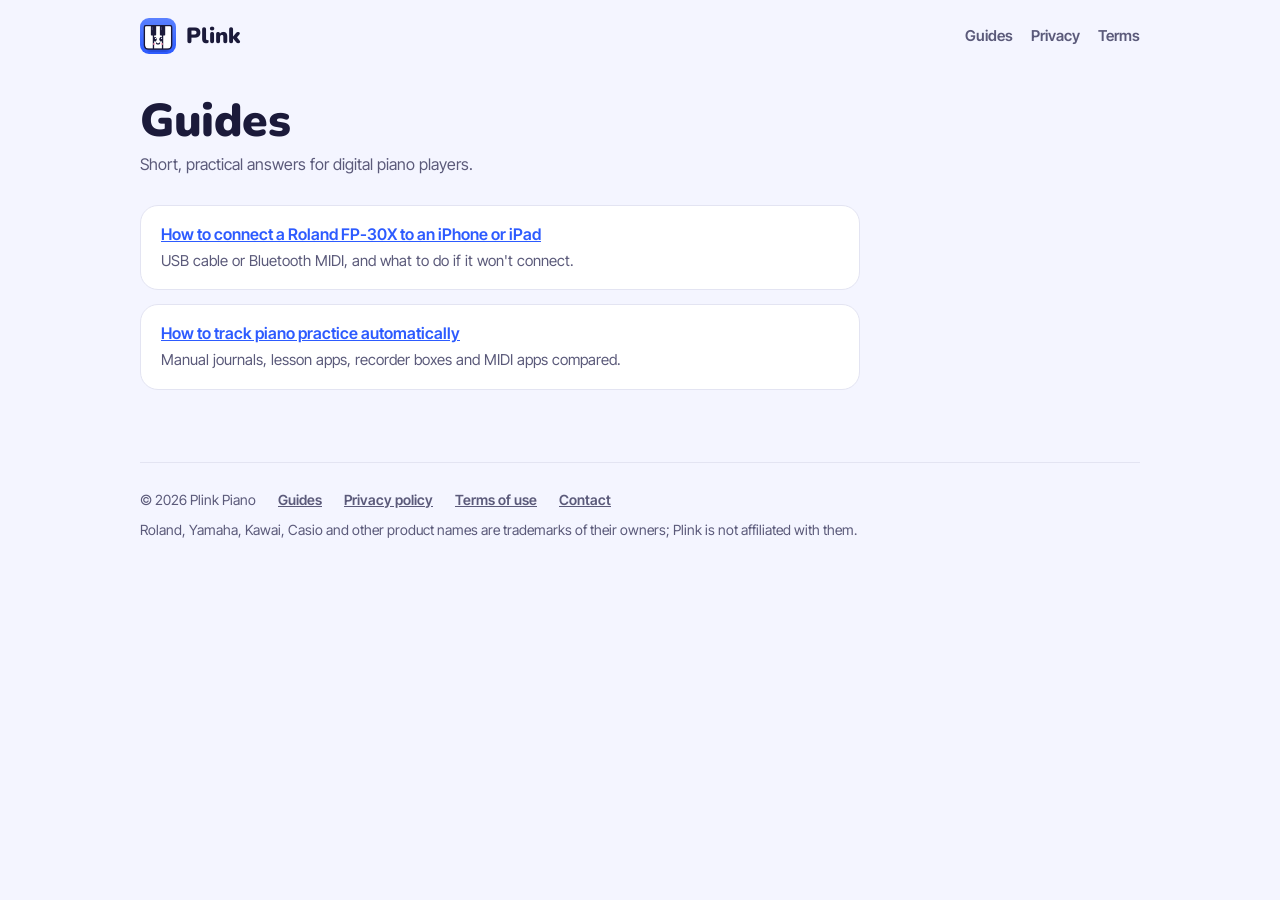
==== guides/index.html @ fa16b300 "Guides for search and AI assistants: FP-30X connection and automatic practice tracking; canonical UR" ====
<!doctype html>
<html lang="en">
<head>
<meta charset="utf-8">
<meta name="viewport" content="width=device-width, initial-scale=1">
<title>Guides · Plink</title>
<meta name="description" content="Short, practical guides for digital piano players: connecting your piano to an iPhone or iPad, and tracking practice automatically.">
<link rel="canonical" href="https://kiracih.github.io/plink-website/guides/">
<meta property="og:type" content="article">
<meta property="og:title" content="Guides · Plink">
<meta property="og:description" content="Short, practical guides for digital piano players: connecting your piano to an iPhone or iPad, and tracking practice automatically.">
<meta property="og:url" content="https://kiracih.github.io/plink-website/guides/">
<meta property="og:image" content="https://kiracih.github.io/plink-website/og.png">
<meta name="twitter:card" content="summary_large_image">
<link rel="icon" href="../favicon.png">
<link rel="apple-touch-icon" href="../apple-touch-icon.png">
<link rel="preconnect" href="https://fonts.googleapis.com">
<link rel="stylesheet" href="https://fonts.googleapis.com/css2?family=Nunito:wght@800;900&family=Inter+Tight:wght@400;500;600&display=swap">
<link rel="stylesheet" href="../style.css">
</head>
<body>
<div class="wrap">
<header class="top">
  <a class="brand" href=".././"><img src="../icon-256.png" alt="">Plink</a>
  <nav><a href="../guides/">Guides</a><a href="../privacy.html">Privacy</a><a href="../terms.html">Terms</a></nav>
</header>
<main class="doc">
<h1>Guides</h1>
<p class="updated">Short, practical answers for digital piano players.</p>
<ul class="guides">
  <li><a href="connect-roland-fp-30x-iphone.html">How to connect a Roland FP-30X to an iPhone or iPad</a><br><span>USB cable or Bluetooth MIDI, and what to do if it won't connect.</span></li>
  <li><a href="track-piano-practice-automatically.html">How to track piano practice automatically</a><br><span>Manual journals, lesson apps, recorder boxes and MIDI apps compared.</span></li>
</ul>
</main>
<footer>
  <span>© 2026 Plink Piano</span>
  <a href="../guides/">Guides</a>
  <a href="../privacy.html">Privacy policy</a>
  <a href="../terms.html">Terms of use</a>
  <a href="https://github.com/kiracih/plink-website/issues">Contact</a>
  <span>Roland, Yamaha, Kawai, Casio and other product names are trademarks of their owners; Plink is not affiliated with them.</span>
</footer>
</div>
</body>
</html>
---- style.css ----
/* Plink site: the app's Theme tokens (Theme.swift), light and dark. */
:root {
  --bg: #F4F5FF; --card: #FFFFFF; --line: #E3E4F2; --ink: #1B1A3A; --muted: #5B5A7A;
  --blue: #2D5BFF; --onblue: #FFFFFF; --sky: #DCE5FF; --gold: #FFC93C; --butter: #FFF4D1; --goldtext: #7A5500;
  --display: "Nunito", ui-rounded, "SF Pro Rounded", system-ui, sans-serif;
  --body: "Inter Tight", system-ui, -apple-system, "Segoe UI", sans-serif;
  color-scheme: light;
}
@media (prefers-color-scheme: dark) {
  :root { --bg: #14132B; --card: #201F42; --line: #33325F; --ink: #F3F2FF; --muted: #B4B3D6; --blue: #7C9BFF;
    --onblue: #1B1A3A; --sky: #2A3166; --butter: #3A3218; --goldtext: #FFD970; color-scheme: dark; }
  .mascot img { background: #F3F2FF; border-radius: 28px; padding: 6px; }
}
* { box-sizing: border-box; }
html { -webkit-text-size-adjust: 100%; }
body { margin: 0; background: var(--bg); color: var(--ink); font: 16px/1.6 var(--body); }
a { color: var(--blue); font-weight: 600; }
.wrap { max-width: 1040px; margin: 0 auto; padding: 0 20px; }
header.top { display: flex; align-items: center; justify-content: space-between; padding: 18px 0; }
.brand { display: flex; align-items: center; gap: 10px; text-decoration: none; color: var(--ink); font: 900 22px var(--display); }
.brand img { width: 36px; height: 36px; border-radius: 9px; }
nav a { margin-left: 18px; color: var(--muted); text-decoration: none; font-weight: 600; font-size: 15px; }
nav a:hover { color: var(--ink); }
h1, h2, h3 { font-family: var(--display); font-weight: 900; line-height: 1.08; letter-spacing: -.01em; margin: 0; text-wrap: balance; }
h1 { font-size: clamp(38px, 7vw, 64px); }
h2 { font-size: clamp(26px, 4vw, 36px); }
h3 { font-size: 20px; }
.hero { display: grid; grid-template-columns: 1.2fr .8fr; gap: 32px; align-items: center; padding: 40px 0 56px; }
.hero p.lede { font-size: 19px; color: var(--muted); max-width: 34ch; margin: 18px 0 26px; }
.mascot { display: flex; justify-content: center; }
.mascot img { width: min(300px, 70vw); height: auto; }
.badge { display: inline-flex; align-items: center; gap: 10px; background: var(--ink); color: var(--bg); border-radius: 14px;
  padding: 12px 18px; font: 800 16px var(--display); }
.badge small { display: block; font: 500 12px var(--body); opacity: .75; }
.bubble { display: inline-block; background: var(--card); border: 1.5px solid var(--line); border-radius: 18px 18px 18px 6px;
  padding: 8px 14px; font: 800 16px var(--display); margin-bottom: 14px; }
.grid { display: grid; grid-template-columns: repeat(3, 1fr); gap: 16px; padding: 12px 0 56px; }
.card { background: var(--card); border: 1.5px solid var(--line); border-radius: 22px; padding: 22px; }
.card p { margin: 8px 0 0; color: var(--muted); font-size: 15px; }
.card .ico { width: 42px; height: 42px; border-radius: 12px; background: var(--sky); color: var(--blue); display: grid; place-items: center;
  font: 900 20px var(--display); margin-bottom: 12px; }
.compat { padding: 0 0 48px; display: grid; gap: 10px; }
.compat p { color: var(--muted); max-width: 62ch; margin: 0; }
.band { background: var(--butter); color: var(--goldtext); border-radius: 26px; padding: 30px; display: grid; gap: 10px; margin-bottom: 56px; }
.band h2 { color: var(--ink); }
.band p { margin: 0; max-width: 62ch; }
footer { border-top: 1.5px solid var(--line); padding: 26px 0 40px; color: var(--muted); font-size: 14px; display: flex; flex-wrap: wrap; gap: 8px 22px; }
footer a { color: var(--muted); }
.doc { max-width: 720px; padding: 24px 0 56px; }
.doc h1 { font-size: clamp(32px, 6vw, 46px); margin-bottom: 6px; }
.doc .updated { color: var(--muted); margin: 0 0 28px; }
.doc h2 { font-size: 22px; margin: 34px 0 8px; }
.doc p, .doc li { color: var(--ink); }
.doc ul { padding-left: 22px; }
.doc li { margin: 6px 0; }
.doc .summary { background: var(--card); border: 1.5px solid var(--line); border-radius: 20px; padding: 18px 22px; }
.doc .summary li { margin: 4px 0; }
@media (max-width: 760px) {
  .hero { grid-template-columns: 1fr; padding-top: 16px; }
  .hero .mascot { order: -1; }
  .grid { grid-template-columns: 1fr; }
  nav a { margin-left: 12px; }
}
.doc .answer { font-size: 18px; }
.doc ol { padding-left: 22px; }
.doc .source, .doc .fine { color: var(--muted); font-size: 14px; }
.doc .table { overflow-x: auto; margin: 18px 0; border: 1.5px solid var(--line); border-radius: 16px; background: var(--card); }
.doc table { border-collapse: collapse; width: 100%; font-size: 15px; }
.doc th, .doc td { text-align: left; vertical-align: top; padding: 10px 12px; border-bottom: 1px solid var(--line); }
.doc thead th { font-family: var(--display); font-weight: 900; }
.doc tbody tr:last-child > * { border-bottom: 0; }
.doc tbody th { font-weight: 600; }
.doc .guides { list-style: none; padding: 0; display: grid; gap: 14px; }
.doc .guides li { background: var(--card); border: 1.5px solid var(--line); border-radius: 18px; padding: 16px 20px; margin: 0; }
.doc .guides span { color: var(--muted); font-size: 15px; }
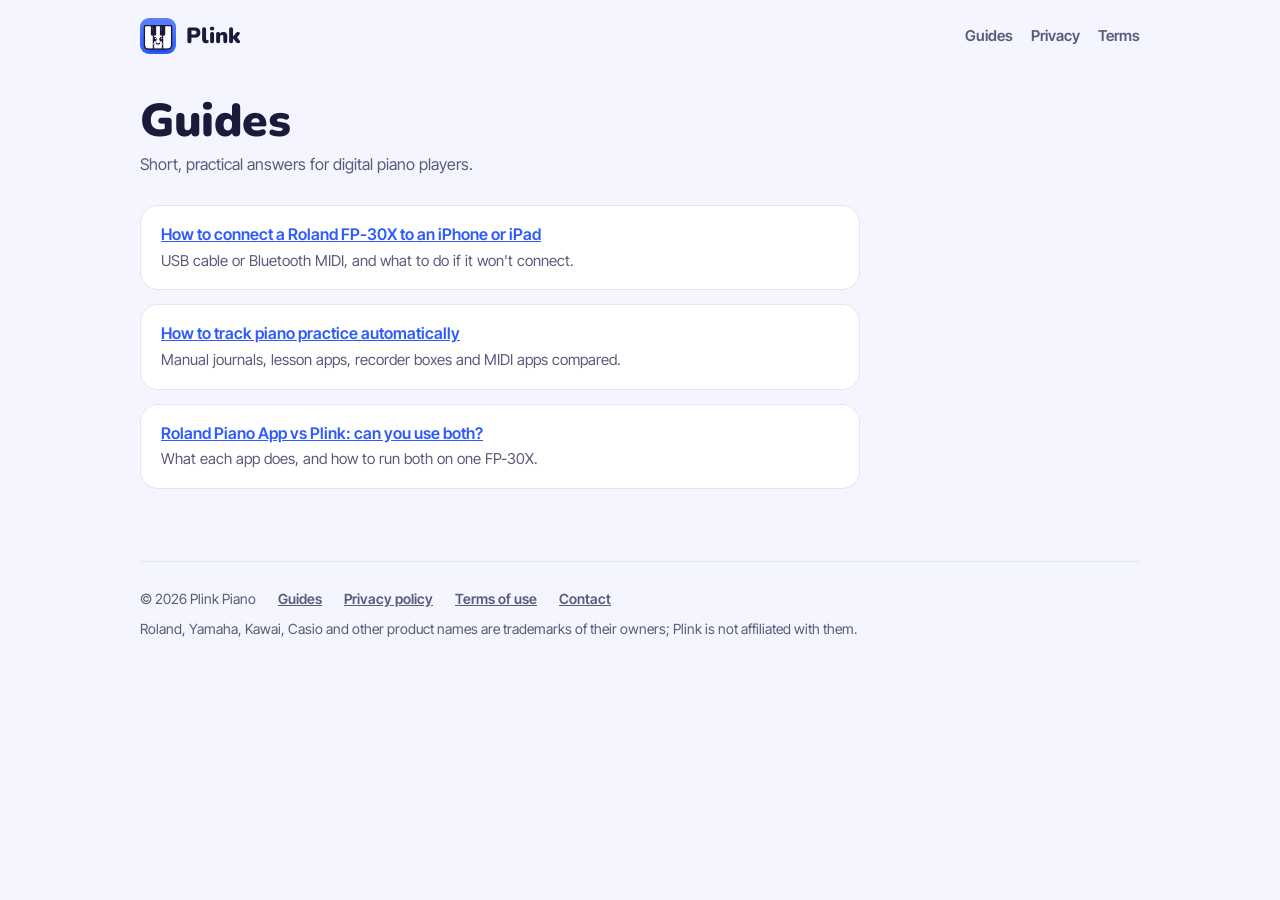
==== commit 9e9be9ab: "Guide: Roland Piano App vs Plink, can you use both? (research #81); listed in guides, sitemap and ll" ====
--- a/guides/index.html
+++ b/guides/index.html
@@ -30,6 +30,7 @@
 <ul class="guides">
   <li><a href="connect-roland-fp-30x-iphone.html">How to connect a Roland FP-30X to an iPhone or iPad</a><br><span>USB cable or Bluetooth MIDI, and what to do if it won't connect.</span></li>
   <li><a href="track-piano-practice-automatically.html">How to track piano practice automatically</a><br><span>Manual journals, lesson apps, recorder boxes and MIDI apps compared.</span></li>
+  <li><a href="roland-piano-app-and-plink.html">Roland Piano App vs Plink: can you use both?</a><br><span>What each app does, and how to run both on one FP-30X.</span></li>
 </ul>
 </main>
 <footer>
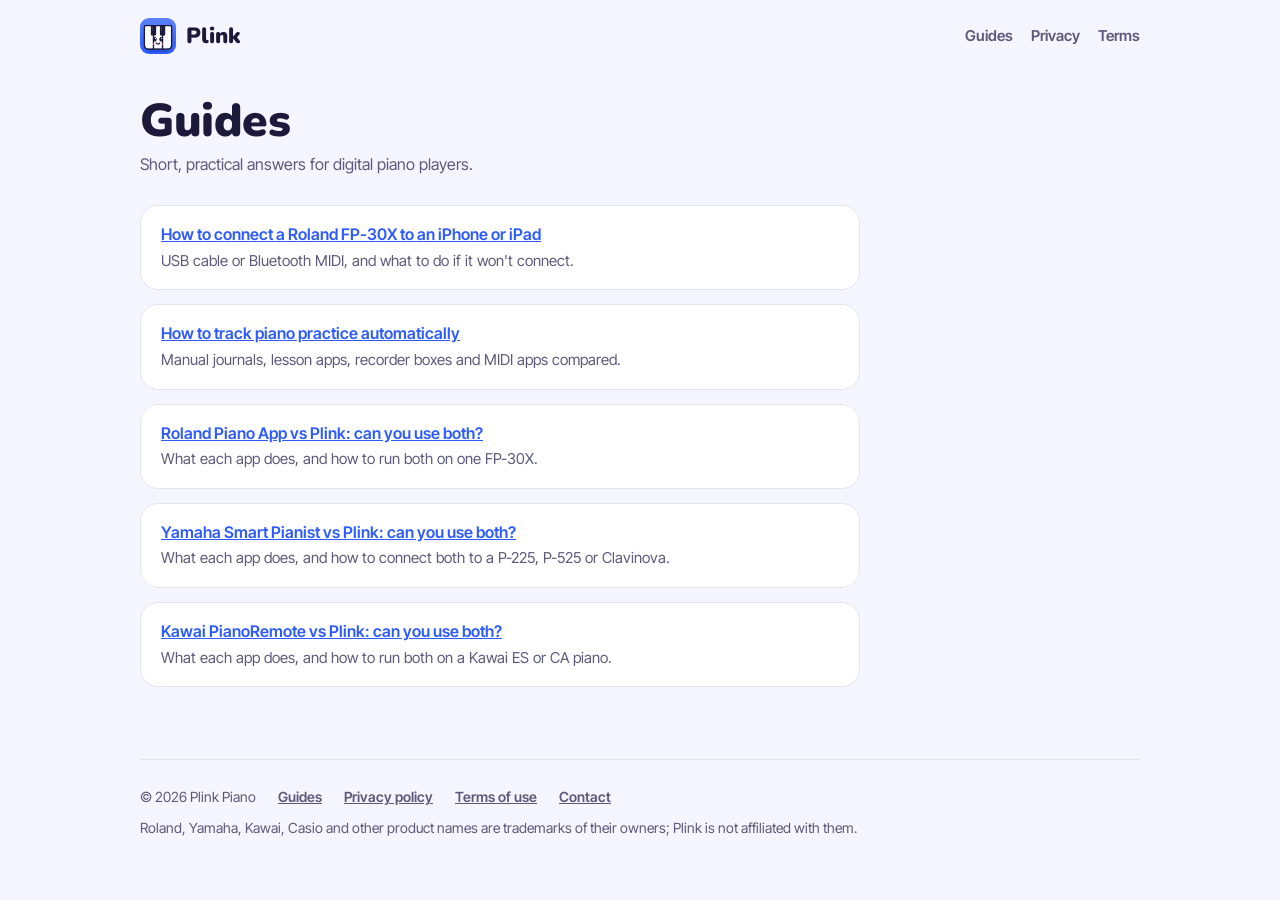
==== commit 0a008828: "Guides: Yamaha Smart Pianist and Kawai PianoRemote alongside Plink Co-Authored-By: Claude Fable 5.2 " ====
--- a/guides/index.html
+++ b/guides/index.html
@@ -31,6 +31,8 @@
   <li><a href="connect-roland-fp-30x-iphone.html">How to connect a Roland FP-30X to an iPhone or iPad</a><br><span>USB cable or Bluetooth MIDI, and what to do if it won't connect.</span></li>
   <li><a href="track-piano-practice-automatically.html">How to track piano practice automatically</a><br><span>Manual journals, lesson apps, recorder boxes and MIDI apps compared.</span></li>
   <li><a href="roland-piano-app-and-plink.html">Roland Piano App vs Plink: can you use both?</a><br><span>What each app does, and how to run both on one FP-30X.</span></li>
+  <li><a href="yamaha-smart-pianist-and-plink.html">Yamaha Smart Pianist vs Plink: can you use both?</a><br><span>What each app does, and how to connect both to a P-225, P-525 or Clavinova.</span></li>
+  <li><a href="kawai-pianoremote-and-plink.html">Kawai PianoRemote vs Plink: can you use both?</a><br><span>What each app does, and how to run both on a Kawai ES or CA piano.</span></li>
 </ul>
 </main>
 <footer>
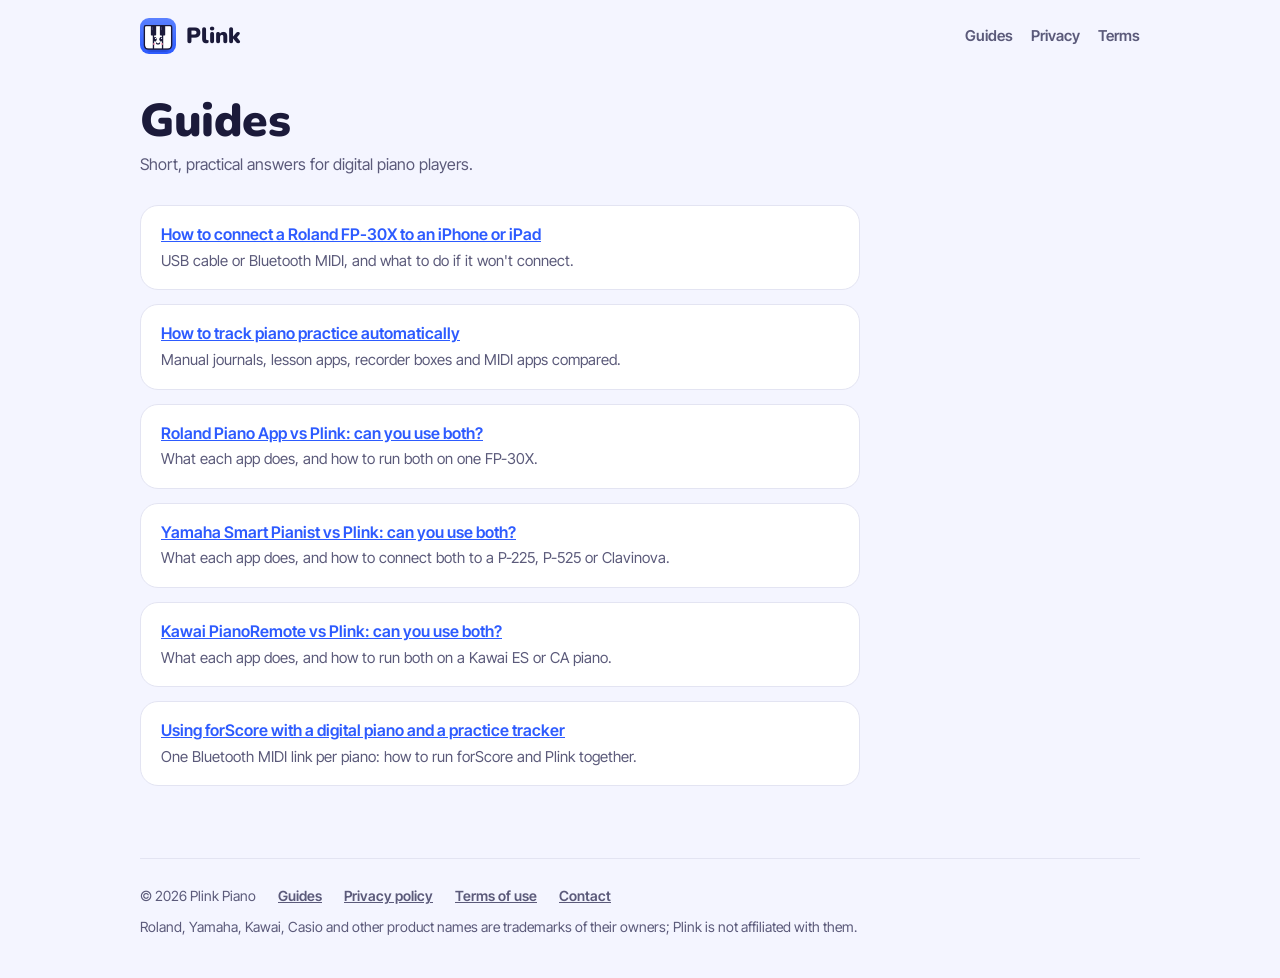
==== commit 4b17eea1: "Guide: forScore and Plink on one piano (#53) Co-Authored-By: Claude Opus 5.5 <noreply@anthropic.com>" ====
--- a/guides/index.html
+++ b/guides/index.html
@@ -33,6 +33,7 @@
   <li><a href="roland-piano-app-and-plink.html">Roland Piano App vs Plink: can you use both?</a><br><span>What each app does, and how to run both on one FP-30X.</span></li>
   <li><a href="yamaha-smart-pianist-and-plink.html">Yamaha Smart Pianist vs Plink: can you use both?</a><br><span>What each app does, and how to connect both to a P-225, P-525 or Clavinova.</span></li>
   <li><a href="kawai-pianoremote-and-plink.html">Kawai PianoRemote vs Plink: can you use both?</a><br><span>What each app does, and how to run both on a Kawai ES or CA piano.</span></li>
+  <li><a href="forscore-and-plink.html">Using forScore with a digital piano and a practice tracker</a><br><span>One Bluetooth MIDI link per piano: how to run forScore and Plink together.</span></li>
 </ul>
 </main>
 <footer>
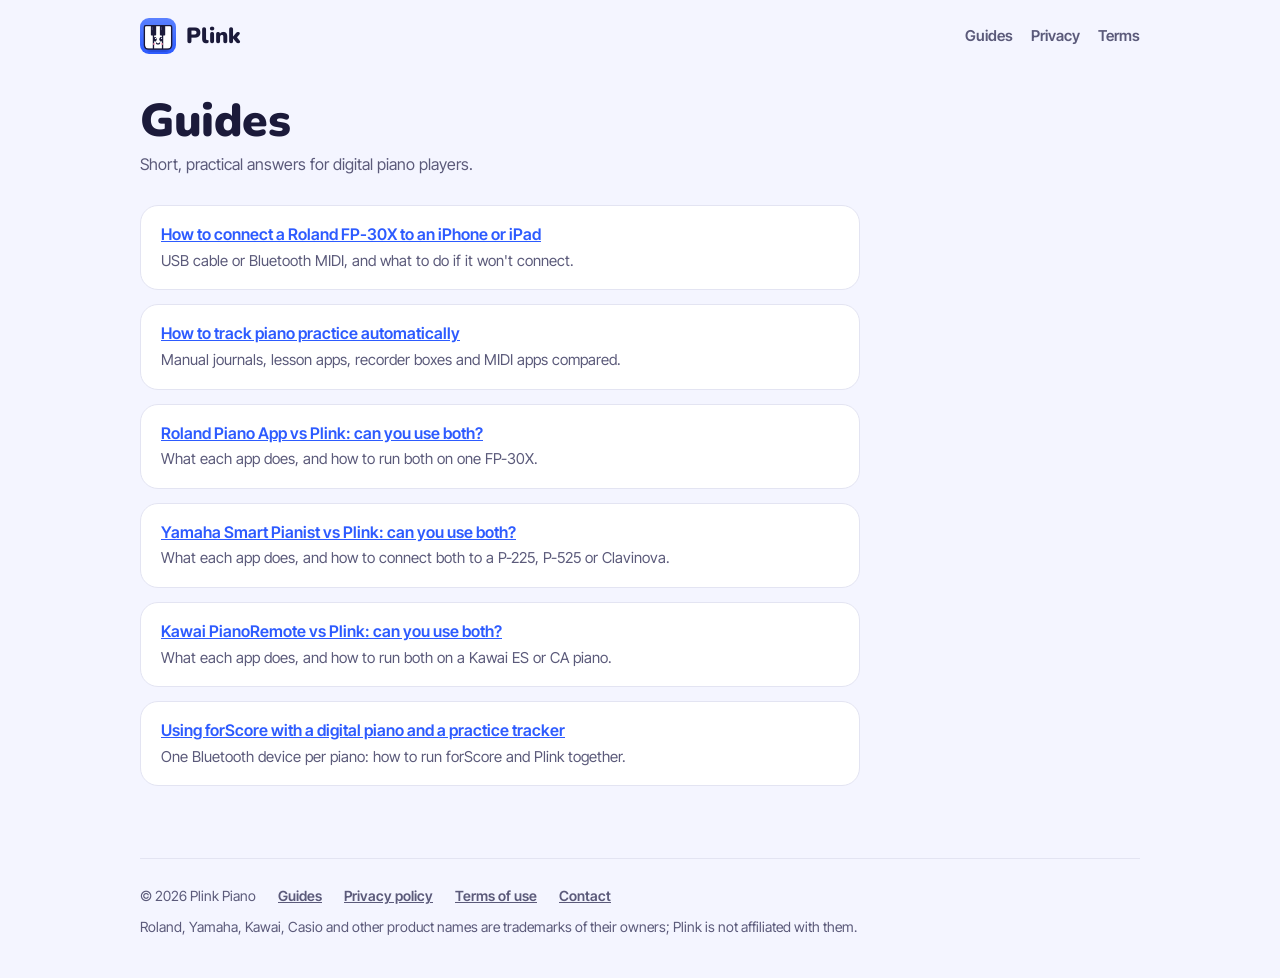
==== commit 6c9ea2a5: "Guides: Bluetooth is one device per piano, apps on that device share it The owner ran the Roland Pia" ====
--- a/guides/index.html
+++ b/guides/index.html
@@ -33,7 +33,7 @@
   <li><a href="roland-piano-app-and-plink.html">Roland Piano App vs Plink: can you use both?</a><br><span>What each app does, and how to run both on one FP-30X.</span></li>
   <li><a href="yamaha-smart-pianist-and-plink.html">Yamaha Smart Pianist vs Plink: can you use both?</a><br><span>What each app does, and how to connect both to a P-225, P-525 or Clavinova.</span></li>
   <li><a href="kawai-pianoremote-and-plink.html">Kawai PianoRemote vs Plink: can you use both?</a><br><span>What each app does, and how to run both on a Kawai ES or CA piano.</span></li>
-  <li><a href="forscore-and-plink.html">Using forScore with a digital piano and a practice tracker</a><br><span>One Bluetooth MIDI link per piano: how to run forScore and Plink together.</span></li>
+  <li><a href="forscore-and-plink.html">Using forScore with a digital piano and a practice tracker</a><br><span>One Bluetooth device per piano: how to run forScore and Plink together.</span></li>
 </ul>
 </main>
 <footer>
